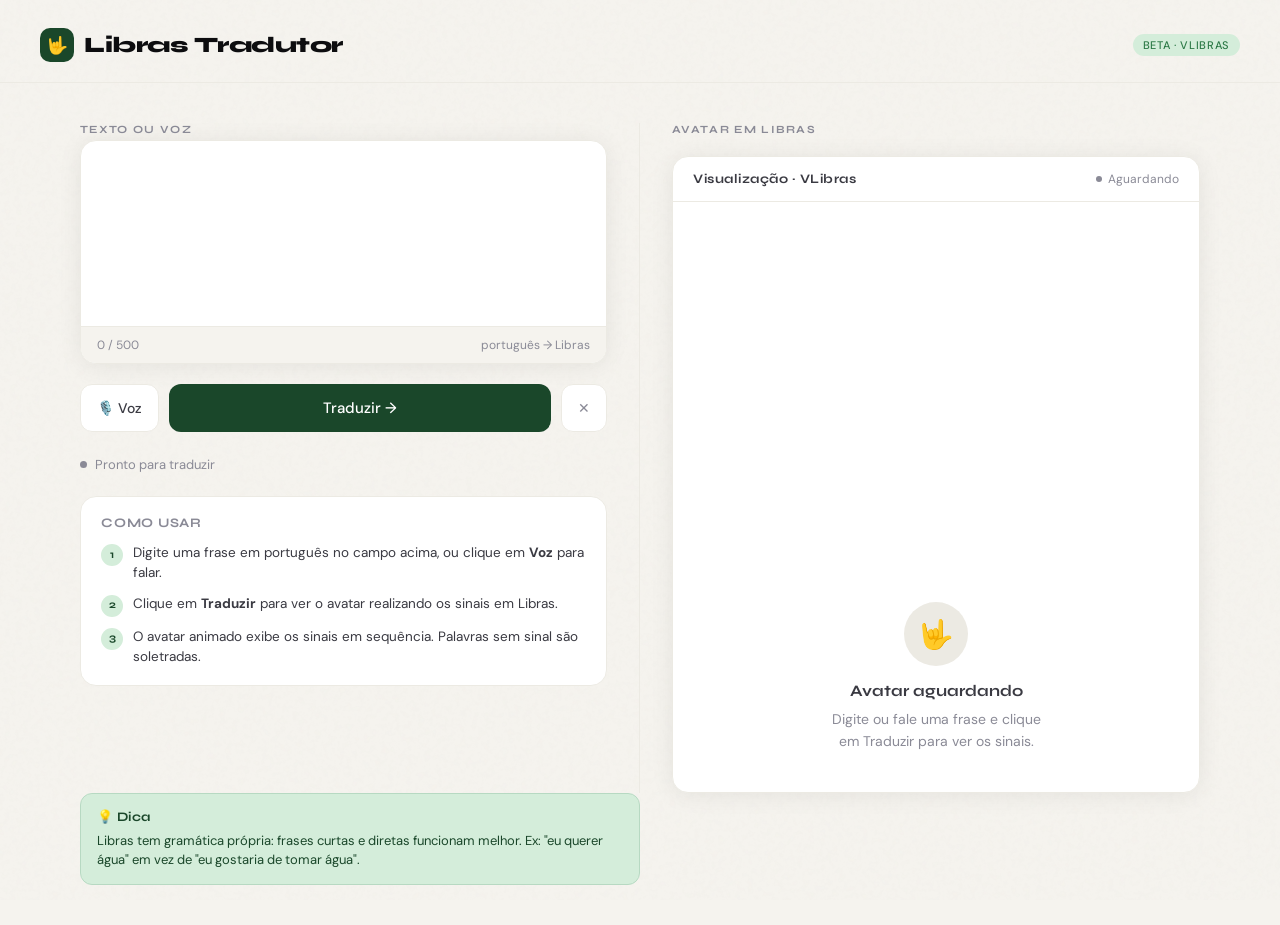
==== index.html @ f7d9aeef "first commit" ====
<!DOCTYPE html>
<html lang="pt-BR">
<head>
  <meta charset="UTF-8">
  <meta name="viewport" content="width=device-width, initial-scale=1.0">
  <title>Libras · Tradutor</title>
  <link href="https://fonts.googleapis.com/css2?family=Syne:wght@400;600;700;800&family=DM+Sans:ital,wght@0,300;0,400;0,500;1,300&display=swap" rel="stylesheet">
  <link rel="stylesheet" href="style.css">
</head>
<body>

<header>
  <div class="logo">
    <div class="logo-icon">🤟</div>
    Libras Tradutor
  </div>
  <span class="badge">Beta · VLibras</span>
</header>

<main>
  <!-- ── PAINEL ESQUERDO ── -->
  <div class="panel-left">
    <div>
      <p class="panel-label">Texto ou voz</p>

      <div class="input-wrap">
        <textarea
          id="input-text"
          placeholder="Digite aqui ou use o microfone para falar..."
          maxlength="500"
          oninput="updateCharCount()">
      </textarea>
      <div id="vlibras-target"></div>
        <div class="input-footer">
          <span class="char-count"><span id="char-count">0</span> / 500</span>
          <span style="font-size:12px;color:var(--ink3)">português → Libras</span>
        </div>
      </div>
    </div>

    <div class="btn-row">
      <button class="btn btn-mic" id="btn-mic" onclick="toggleMic()" title="Reconhecimento de voz">
        🎙️ Voz
      </button>
      <button class="btn btn-primary" id="btn-translate" onclick="translate()">
        Traduzir →
      </button>
      <button class="btn btn-clear" onclick="clearAll()" title="Limpar">
        ✕
      </button>
    </div>

    <div class="status-strip">
      <div class="status-dot" id="status-dot"></div>
      <span id="status-text">Pronto para traduzir</span>
    </div>

    <div class="how-box">
      <h3>Como usar</h3>
      <div class="steps">
        <div class="step">
          <div class="step-num">1</div>
          <div>Digite uma frase em português no campo acima, ou clique em <strong>Voz</strong> para falar.</div>
        </div>
        <div class="step">
          <div class="step-num">2</div>
          <div>Clique em <strong>Traduzir</strong> para ver o avatar realizando os sinais em Libras.</div>
        </div>
        <div class="step">
          <div class="step-num">3</div>
          <div>O avatar animado exibe os sinais em sequência. Palavras sem sinal são soletradas.</div>
        </div>
      </div>
    </div>
  </div>

  <!-- ── PAINEL DIREITO ── -->
  <div class="panel-right">
    <p class="panel-label">Avatar em Libras</p>

    <div class="avatar-card">
      <div class="avatar-topbar">
        <span class="avatar-title">Visualização · VLibras</span>
        <span class="avatar-status" id="avatar-status">
          <span class="status-dot" style="width:6px;height:6px"></span>
          Aguardando
        </span>
      </div>

      <div id="vlibras-container">
        <!-- VLibras widget vai aqui -->
       
        </div>
        <div class="empty-state" id="empty-state">
          <div class="empty-icon">🤟</div>
          <p>
            <strong>Avatar aguardando</strong>
            Digite ou fale uma frase e clique em Traduzir para ver os sinais.
          </p>
        </div>
      </div>

        

      <div class="translated-text" id="translated-text">
        <span>Glosa (ordem Libras)</span>
        <div class="gloss" id="gloss-output"></div>
      </div>
    </div>

    <div class="tip-card">
      <strong>💡 Dica</strong>
      Libras tem gramática própria: frases curtas e diretas funcionam melhor. Ex: "eu querer água" em vez de "eu gostaria de tomar água".
    </div>
  </div>
</main>

<!-- VLibras -->
<script src="https://vlibras.gov.br/app/vlibras-plugin.js"></script>
<script src="./script.js"></script>
<script src="./translate.js"></script>

</body>
</html>
---- style.css ----
*, *::before, *::after {
  box-sizing: border-box;
  margin: 0;
  padding: 0;
}

:root {
  --ink: #0d0d0f;
  --ink2: #3a3a42;
  --ink3: #8a8a96;
  --paper: #f5f3ee;
  --paper2: #eceae3;
  --accent: #1a472a;
  --accent2: #2d7a47;
  --accent-light: #d4edda;
  --danger: #c0392b;
  --card: #ffffff;
  --radius: 16px;
  --shadow: 0 2px 24px rgba(0,0,0,0.07);
}

body {
  font-family: 'DM Sans', sans-serif;
  background: var(--paper);
  color: var(--ink);
  min-height: 100vh;
  display: flex;
  flex-direction: column;
}

/* ── Noise texture overlay ── */
body::before {
  content: '';
  position: fixed;
  inset: 0;
  background-image: url("data:image/svg+xml,%3Csvg viewBox='0 0 200 200' xmlns='http://www.w3.org/2000/svg'%3E%3Cfilter id='n'%3E%3CfeTurbulence type='fractalNoise' baseFrequency='0.75' numOctaves='4' stitchTiles='stitch'/%3E%3C/filter%3E%3Crect width='100%25' height='100%25' filter='url(%23n)' opacity='0.04'/%3E%3C/svg%3E");
  pointer-events: none;
  z-index: 0;
  opacity: .5;
}

/* ── Header ── */
header {
  position: relative;
  z-index: 10;
  padding: 28px 40px 20px;
  display: flex;
  align-items: center;
  justify-content: space-between;
  border-bottom: 1px solid var(--paper2);
}

.logo {
  font-family: 'Syne', sans-serif;
  font-weight: 800;
  font-size: 22px;
  letter-spacing: -0.5px;
  color: var(--ink);
  display: flex;
  align-items: center;
  gap: 10px;
}

.logo-icon {
  width: 34px;
  height: 34px;
  background: var(--accent);
  border-radius: 10px;
  display: flex;
  align-items: center;
  justify-content: center;
  color: #fff;
  font-size: 17px;
}

.badge {
  font-family: 'DM Sans', sans-serif;
  font-size: 11px;
  font-weight: 500;
  letter-spacing: .06em;
  text-transform: uppercase;
  color: var(--accent2);
  background: var(--accent-light);
  padding: 4px 10px;
  border-radius: 20px;
}

/* ── Main layout ── */
main {
  position: relative;
  z-index: 1;
  flex: 1;
  display: grid;
  grid-template-columns: 1fr 1fr;
  gap: 0;
  max-width: 1200px;
  width: 100%;
  margin: 0 auto;
  padding: 40px;
}

@media (max-width: 800px) {
  main { grid-template-columns: 1fr; padding: 20px; }
  header { padding: 20px; }
}

/* ── Left panel ── */
.panel-left {
  padding-right: 32px;
  border-right: 1px solid var(--paper2);
  display: flex;
  flex-direction: column;
  gap: 20px;
}

.panel-label {
  font-family: 'Syne', sans-serif;
  font-size: 11px;
  font-weight: 700;
  letter-spacing: .12em;
  text-transform: uppercase;
  color: var(--ink3);
  margin-bottom: 4px;
}

/* ── Textarea ── */
.input-wrap {
  background: var(--card);
  border-radius: var(--radius);
  border: 1.5px solid var(--paper2);
  box-shadow: var(--shadow);
  overflow: hidden;
  transition: border-color .2s;
 
}

.input-wrap:focus-within {
  border-color: var(--accent2);
}

textarea {
  width: 100%;
  min-height: 180px;
  border: none;
  outline: none;
  resize: none;
  padding: 20px 22px;
  font-family: 'DM Sans', sans-serif;
  font-size: 16px;
  line-height: 1.65;
  color: var(--ink);
  background: transparent;
}

textarea::placeholder {
  color: var(--ink3);
}

.input-footer {
  display: flex;
  align-items: center;
  justify-content: space-between;
  padding: 10px 16px;
  border-top: 1px solid var(--paper2);
  background: var(--paper);
}

.char-count {
  font-size: 12px;
  color: var(--ink3);
}

/* ── Buttons ── */
.btn-row {
  display: flex;
  gap: 10px;
}

.btn {
  display: inline-flex;
  align-items: center;
  gap: 7px;
  padding: 12px 20px;
  border-radius: 12px;
  font-family: 'DM Sans', sans-serif;
  font-size: 14px;
  font-weight: 500;
  cursor: pointer;
  border: none;
  transition: all .18s;
}

.btn-primary {
  background: var(--accent);
  color: #fff;
  flex: 1;
  justify-content: center;
  font-size: 15px;
  padding: 14px;
}

.btn-primary:hover {
  background: var(--accent2);
  transform: translateY(-1px);
  box-shadow: 0 4px 16px rgba(26,71,42,.25);
}

.btn-primary:active { transform: translateY(0); }

.btn-primary:disabled {
  opacity: .5;
  cursor: not-allowed;
  transform: none;
}

.btn-mic {
  background: var(--card);
  color: var(--ink2);
  border: 1.5px solid var(--paper2);
  padding: 14px 16px;
}

.btn-mic:hover {
  border-color: var(--accent2);
  color: var(--accent2);
}

.btn-mic.recording {
  background: #fff0f0;
  border-color: var(--danger);
  color: var(--danger);
  animation: pulse-mic .8s ease-in-out infinite;
}

@keyframes pulse-mic {
  0%,100% { box-shadow: 0 0 0 0 rgba(192,57,43,.3); }
  50%      { box-shadow: 0 0 0 8px rgba(192,57,43,0); }
}

.btn-clear {
  background: var(--card);
  color: var(--ink3);
  border: 1.5px solid var(--paper2);
  padding: 14px 16px;
}

.btn-clear:hover {
  color: var(--ink);
  border-color: var(--ink3);
}

/* ── Status strip ── */
.status-strip {
  display: flex;
  align-items: center;
  gap: 8px;
  font-size: 13px;
  color: var(--ink3);
  min-height: 24px;
}

.status-dot {
  width: 7px;
  height: 7px;
  border-radius: 50%;
  background: var(--ink3);
  flex-shrink: 0;
}

.status-dot.active {
  background: var(--accent2);
  animation: blink 1s step-end infinite;
}

.status-dot.error {
  background: var(--danger);
}

@keyframes blink { 50% { opacity: 0; } }

/* ── How to use ── */
.how-box {
  background: var(--card);
  border-radius: var(--radius);
  border: 1.5px solid var(--paper2);
  padding: 18px 20px;
}

.how-box h3 {
  font-family: 'Syne', sans-serif;
  font-size: 13px;
  font-weight: 700;
  letter-spacing: .06em;
  text-transform: uppercase;
  color: var(--ink3);
  margin-bottom: 12px;
}

.steps {
  display: flex;
  flex-direction: column;
  gap: 10px;
}

.step {
  display: flex;
  align-items: flex-start;
  gap: 10px;
  font-size: 13.5px;
  color: var(--ink2);
  line-height: 1.5;
}

.step-num {
  width: 22px;
  height: 22px;
  border-radius: 50%;
  background: var(--accent-light);
  color: var(--accent);
  font-family: 'Syne', sans-serif;
  font-weight: 700;
  font-size: 11px;
  display: flex;
  align-items: center;
  justify-content: center;
  flex-shrink: 0;
  margin-top: 1px;
}

/* ── Right panel ── */
.panel-right {
  padding-left: 32px;
  display: flex;
  flex-direction: column;
  gap: 16px;
}

/* ── Avatar area ── */
.avatar-card {
  background: var(--card);
  border-radius: var(--radius);
  border: 1.5px solid var(--paper2);
  box-shadow: var(--shadow);
  overflow: hidden;
  flex: 1;
  min-height: 420px;
  display: flex;
  flex-direction: column;
}

.avatar-topbar {
  padding: 14px 20px;
  border-bottom: 1px solid var(--paper2);
  display: flex;
  align-items: center;
  justify-content: space-between;
}

.avatar-title {
  font-family: 'Syne', sans-serif;
  font-size: 13px;
  font-weight: 700;
  letter-spacing: .04em;
  color: var(--ink2);
}

.avatar-status {
  font-size: 12px;
  color: var(--ink3);
  display: flex;
  align-items: center;
  gap: 6px;
}

/* VLibras container */
#vlibras-container {
  flex: 1;
  display: flex;
  align-items: center;
  justify-content: center;
  position: relative;
  min-height: 360px;
}

/* Empty state */
.empty-state {
  display: flex;
  flex-direction: column;
  align-items: center;
  gap: 12px;
  color: var(--ink3);
  text-align: center;
  padding: 40px 20px;
}

.empty-icon {
  width: 64px;
  height: 64px;
  background: var(--paper2);
  border-radius: 50%;
  display: flex;
  align-items: center;
  justify-content: center;
  font-size: 28px;
}

.empty-state p {
  font-size: 14px;
  line-height: 1.6;
  max-width: 220px;
}

.empty-state strong {
  display: block;
  font-family: 'Syne', sans-serif;
  font-size: 16px;
  font-weight: 700;
  color: var(--ink2);
  margin-bottom: 4px;
}

/* ── VLibras widget override ── */
[vw] {
  display: inline-block;
  position: relative;
  width: 100% !important;
  height: 100% !important;
}

[vw] .active {
  position: absolute !important;
  bottom: 0 !important;
  right: 0 !important;
}

/* Translated text display */
.translated-text {
  background: var(--paper);
  border-top: 1px solid var(--paper2);
  padding: 14px 20px;
  font-size: 13px;
  color: var(--ink2);
  min-height: 50px;
  display: none;
}

.translated-text.visible { display: block; }

.translated-text span {
  color: var(--ink3);
  font-size: 12px;
  display: block;
  margin-bottom: 4px;
  font-family: 'Syne', sans-serif;
  font-weight: 700;
  text-transform: uppercase;
  letter-spacing: .06em;
}

.translated-text .gloss {
  font-family: 'Syne', sans-serif;
  font-weight: 600;
  color: var(--accent);
}

/* ── Tip card ── */
.tip-card {
  background: var(--accent-light);
  border: 1.5px solid #b7d9c2;
  border-radius: 12px;
  padding: 14px 16px;
  font-size: 13px;
  color: var(--accent);
  line-height: 1.5;
}

.tip-card strong {
  font-family: 'Syne', sans-serif;
  font-weight: 700;
  letter-spacing: .03em;
  display: block;
  margin-bottom: 3px;
}
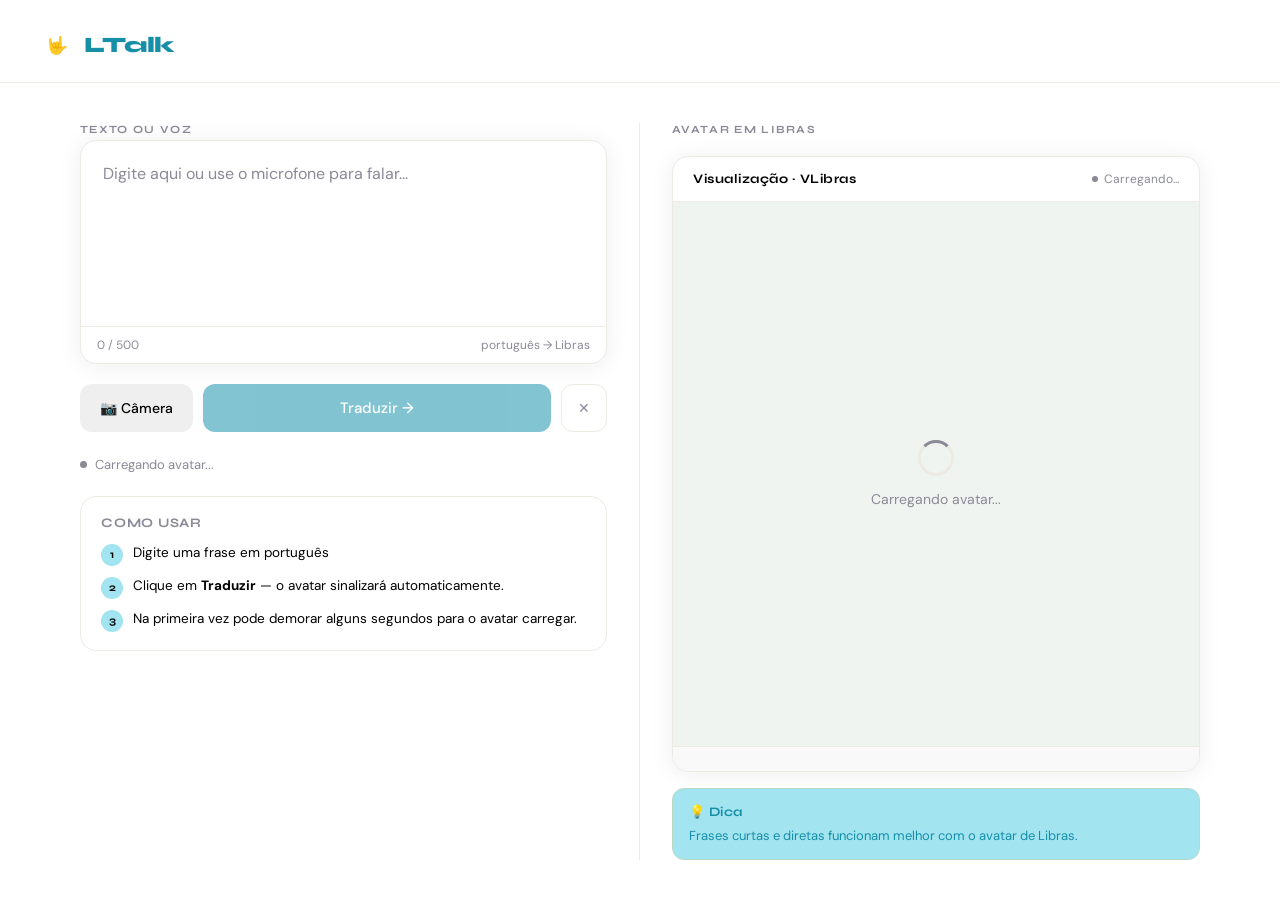
==== commit 976a80c4: "Implementação do avatar do Vlibras" ====
--- a/index.html
+++ b/index.html
@@ -12,9 +12,8 @@
 <header>
   <div class="logo">
     <div class="logo-icon">🤟</div>
-    Libras Tradutor
+    LTalk
   </div>
-  <span class="badge">Beta · VLibras</span>
 </header>
 
 <main>
@@ -22,37 +21,33 @@
   <div class="panel-left">
     <div>
       <p class="panel-label">Texto ou voz</p>
-
       <div class="input-wrap">
         <textarea
           id="input-text"
           placeholder="Digite aqui ou use o microfone para falar..."
           maxlength="500"
-          oninput="updateCharCount()">
-      </textarea>
-      <div id="vlibras-target"></div>
+          oninput="updateCharCount()"
+        ></textarea>
         <div class="input-footer">
           <span class="char-count"><span id="char-count">0</span> / 500</span>
-          <span style="font-size:12px;color:var(--ink3)">português → Libras</span>
+          <span class="input-hint">português → Libras</span>
         </div>
       </div>
     </div>
 
     <div class="btn-row">
-      <button class="btn btn-mic" id="btn-mic" onclick="toggleMic()" title="Reconhecimento de voz">
-        🎙️ Voz
-      </button>
-      <button class="btn btn-primary" id="btn-translate" onclick="translate()">
+      <button class="btn btn-camera" id="btn-camera" onclick="toggleCamera()" title="Abrir câmera">
+                    📷 Câmera
+                </button>
+      <button type="button" class="btn btn-primary" id="btn-translate" onclick="handleTranslate()" disabled>
         Traduzir →
       </button>
-      <button class="btn btn-clear" onclick="clearAll()" title="Limpar">
-        ✕
-      </button>
+      <button class="btn btn-clear" onclick="clearAll()">✕</button>
     </div>
 
     <div class="status-strip">
       <div class="status-dot" id="status-dot"></div>
-      <span id="status-text">Pronto para traduzir</span>
+      <span id="status-text">Carregando avatar...</span>
     </div>
 
     <div class="how-box">
@@ -60,15 +55,15 @@
       <div class="steps">
         <div class="step">
           <div class="step-num">1</div>
-          <div>Digite uma frase em português no campo acima, ou clique em <strong>Voz</strong> para falar.</div>
+          <div>Digite uma frase em português</div>
         </div>
         <div class="step">
           <div class="step-num">2</div>
-          <div>Clique em <strong>Traduzir</strong> para ver o avatar realizando os sinais em Libras.</div>
+          <div>Clique em <strong>Traduzir</strong> — o avatar sinalizará automaticamente.</div>
         </div>
         <div class="step">
           <div class="step-num">3</div>
-          <div>O avatar animado exibe os sinais em sequência. Palavras sem sinal são soletradas.</div>
+          <div>Na primeira vez pode demorar alguns segundos para o avatar carregar.</div>
         </div>
       </div>
     </div>
@@ -78,47 +73,55 @@
   <div class="panel-right">
     <p class="panel-label">Avatar em Libras</p>
 
-    <div class="avatar-card">
+    <div class="avatar-card" id="avatar-card">
       <div class="avatar-topbar">
         <span class="avatar-title">Visualização · VLibras</span>
         <span class="avatar-status" id="avatar-status">
           <span class="status-dot" style="width:6px;height:6px"></span>
-          Aguardando
+          Carregando...
         </span>
       </div>
 
-      <div id="vlibras-container">
-        <!-- VLibras widget vai aqui -->
-       
+      <!--
+        O player do VLibras será movido para cá via JavaScript.
+        O #text-output é o elemento cujo texto será selecionado
+        programaticamente para o VLibras capturar e traduzir.
+      -->
+      <div id="avatar-container" class="avatar-container">
+        <div class="loading-state" id="loading-state">
+          <div class="spinner"></div>
+          <p>Carregando avatar...</p>
         </div>
-        <div class="empty-state" id="empty-state">
-          <div class="empty-icon">🤟</div>
-          <p>
-            <strong>Avatar aguardando</strong>
-            Digite ou fale uma frase e clique em Traduzir para ver os sinais.
-          </p>
+
+        <!--
+          O VLibras injeta o player dentro de vw-plugin-wrapper via JS.
+          Colocando essa div aqui, o player renderiza dentro do nosso painel.
+        -->
+        <div vw-plugin-wrapper>
+          <div class="vw-plugin-top-wrapper"></div>
         </div>
       </div>
 
-        
-
-      <div class="translated-text" id="translated-text">
-        <span>Glosa (ordem Libras)</span>
-        <div class="gloss" id="gloss-output"></div>
-      </div>
+      <!-- Texto usado para seleção programática — oculto visualmente -->
+      <div id="text-output" class="text-output-hidden" ></div>
     </div>
 
     <div class="tip-card">
       <strong>💡 Dica</strong>
-      Libras tem gramática própria: frases curtas e diretas funcionam melhor. Ex: "eu querer água" em vez de "eu gostaria de tomar água".
+      Frases curtas e diretas funcionam melhor com o avatar de Libras.
     </div>
   </div>
 </main>
 
-<!-- VLibras -->
+<!--
+  Widget VLibras — necessário para o player funcionar.
+  O botão de acesso será ocultado via CSS pois acionamos tudo programaticamente.
+-->
+<div vw class="enabled">
+  <div vw-access-button class="active"></div>
+</div>
+
 <script src="https://vlibras.gov.br/app/vlibras-plugin.js"></script>
-<script src="./script.js"></script>
-<script src="./translate.js"></script>
-
+<script src="app.js"></script>
 </body>
 </html>
--- a/style.css
+++ b/style.css
@@ -4,20 +4,23 @@
   padding: 0;
 }
 
-:root {
-  --ink: #0d0d0f;
-  --ink2: #3a3a42;
+  :root {
+  --ink: #168FA7;
+  --ink2: #000000;
   --ink3: #8a8a96;
-  --paper: #f5f3ee;
+  --background: #F0F7FB;
   --paper2: #eceae3;
-  --accent: #1a472a;
-  --accent2: #2d7a47;
-  --accent-light: #d4edda;
+  --backgrounBtnTraducao: #0689A3;
+  --backgroundGlosa: #DCF1F9;
+  --backgroundDica: #b3e9f3;
+  --traducaoHover: #055f6e;
+  --accent-light: #a2e4f0;
   --danger: #c0392b;
   --card: #ffffff;
   --radius: 16px;
-  --shadow: 0 2px 24px rgba(0,0,0,0.07);
-}
+  --shadow: 0 2px 24px rgba(0, 0, 0, 0.07);
+}
+
 
 body {
   font-family: 'DM Sans', sans-serif;
@@ -26,17 +29,6 @@
   min-height: 100vh;
   display: flex;
   flex-direction: column;
-}
-
-/* ── Noise texture overlay ── */
-body::before {
-  content: '';
-  position: fixed;
-  inset: 0;
-  background-image: url("data:image/svg+xml,%3Csvg viewBox='0 0 200 200' xmlns='http://www.w3.org/2000/svg'%3E%3Cfilter id='n'%3E%3CfeTurbulence type='fractalNoise' baseFrequency='0.75' numOctaves='4' stitchTiles='stitch'/%3E%3C/filter%3E%3Crect width='100%25' height='100%25' filter='url(%23n)' opacity='0.04'/%3E%3C/svg%3E");
-  pointer-events: none;
-  z-index: 0;
-  opacity: .5;
 }
 
 /* ── Header ── */
@@ -87,12 +79,9 @@
 
 /* ── Main layout ── */
 main {
-  position: relative;
-  z-index: 1;
   flex: 1;
   display: grid;
   grid-template-columns: 1fr 1fr;
-  gap: 0;
   max-width: 1200px;
   width: 100%;
   margin: 0 auto;
@@ -131,12 +120,9 @@
   box-shadow: var(--shadow);
   overflow: hidden;
   transition: border-color .2s;
- 
-}
-
-.input-wrap:focus-within {
-  border-color: var(--accent2);
-}
+}
+
+.input-wrap:focus-within { border-color: var(--accent2); }
 
 textarea {
   width: 100%;
@@ -152,9 +138,7 @@
   background: transparent;
 }
 
-textarea::placeholder {
-  color: var(--ink3);
-}
+textarea::placeholder { color: var(--ink3); }
 
 .input-footer {
   display: flex;
@@ -165,16 +149,11 @@
   background: var(--paper);
 }
 
-.char-count {
-  font-size: 12px;
-  color: var(--ink3);
-}
+.char-count { font-size: 12px; color: var(--ink3); }
+.input-hint { font-size: 12px; color: var(--ink3); }
 
 /* ── Buttons ── */
-.btn-row {
-  display: flex;
-  gap: 10px;
-}
+.btn-row { display: flex; gap: 10px; }
 
 .btn {
   display: inline-flex;
@@ -191,27 +170,29 @@
 }
 
 .btn-primary {
-  background: var(--accent);
+  background: var(--backgrounBtnTraducao);
   color: #fff;
   flex: 1;
   justify-content: center;
   font-size: 15px;
   padding: 14px;
 }
-
 .btn-primary:hover {
-  background: var(--accent2);
+  background: var(--traducaoHover);
   transform: translateY(-1px);
   box-shadow: 0 4px 16px rgba(26,71,42,.25);
 }
-
 .btn-primary:active { transform: translateY(0); }
-
-.btn-primary:disabled {
-  opacity: .5;
-  cursor: not-allowed;
-  transform: none;
-}
+.btn-primary:disabled { opacity: .5; cursor: not-allowed; transform: none; }
+
+/* Impede que o VLibras injete cursor/tooltip nos nossos botões */
+.btn, button, textarea, input {
+  cursor: auto !important;
+}
+.btn-primary { cursor: pointer !important; }
+.btn-primary:disabled { cursor: not-allowed !important; }
+.btn-mic { cursor: pointer !important; }
+.btn-clear { cursor: pointer !important; }
 
 .btn-mic {
   background: var(--card);
@@ -219,12 +200,7 @@
   border: 1.5px solid var(--paper2);
   padding: 14px 16px;
 }
-
-.btn-mic:hover {
-  border-color: var(--accent2);
-  color: var(--accent2);
-}
-
+.btn-mic:hover { border-color: var(--accent2); color: var(--accent2); }
 .btn-mic.recording {
   background: #fff0f0;
   border-color: var(--danger);
@@ -243,11 +219,7 @@
   border: 1.5px solid var(--paper2);
   padding: 14px 16px;
 }
-
-.btn-clear:hover {
-  color: var(--ink);
-  border-color: var(--ink3);
-}
+.btn-clear:hover { color: var(--ink); border-color: var(--ink3); }
 
 /* ── Status strip ── */
 .status-strip {
@@ -266,16 +238,8 @@
   background: var(--ink3);
   flex-shrink: 0;
 }
-
-.status-dot.active {
-  background: var(--accent2);
-  animation: blink 1s step-end infinite;
-}
-
-.status-dot.error {
-  background: var(--danger);
-}
-
+.status-dot.active { background: var(--accent2); animation: blink 1s step-end infinite; }
+.status-dot.error  { background: var(--danger); }
 @keyframes blink { 50% { opacity: 0; } }
 
 /* ── How to use ── */
@@ -296,11 +260,7 @@
   margin-bottom: 12px;
 }
 
-.steps {
-  display: flex;
-  flex-direction: column;
-  gap: 10px;
-}
+.steps { display: flex; flex-direction: column; gap: 10px; }
 
 .step {
   display: flex;
@@ -335,7 +295,7 @@
   gap: 16px;
 }
 
-/* ── Avatar area ── */
+/* ── Avatar card ── */
 .avatar-card {
   background: var(--card);
   border-radius: var(--radius);
@@ -343,7 +303,6 @@
   box-shadow: var(--shadow);
   overflow: hidden;
   flex: 1;
-  min-height: 420px;
   display: flex;
   flex-direction: column;
 }
@@ -354,6 +313,7 @@
   display: flex;
   align-items: center;
   justify-content: space-between;
+  flex-shrink: 0;
 }
 
 .avatar-title {
@@ -372,95 +332,87 @@
   gap: 6px;
 }
 
-/* VLibras container */
-#vlibras-container {
+/* ── Container do avatar ── */
+.avatar-container {
   flex: 1;
+  position: relative;
+  min-height: 380px;
   display: flex;
   align-items: center;
   justify-content: center;
-  position: relative;
-  min-height: 360px;
-}
-
-/* Empty state */
-.empty-state {
+  overflow: hidden;
+  background: #f0f4f1;
+}
+
+/* Loading spinner */
+.loading-state {
   display: flex;
   flex-direction: column;
   align-items: center;
-  gap: 12px;
-  color: var(--ink3);
-  text-align: center;
-  padding: 40px 20px;
-}
-
-.empty-icon {
-  width: 64px;
-  height: 64px;
-  background: var(--paper2);
+  gap: 14px;
+  color: var(--ink3);
+  font-size: 14px;
+}
+
+.spinner {
+  width: 36px;
+  height: 36px;
+  border: 3px solid var(--paper2);
+  border-top-color: var(--accent2);
   border-radius: 50%;
-  display: flex;
-  align-items: center;
-  justify-content: center;
-  font-size: 28px;
-}
-
-.empty-state p {
-  font-size: 14px;
-  line-height: 1.6;
-  max-width: 220px;
-}
-
-.empty-state strong {
-  display: block;
-  font-family: 'Syne', sans-serif;
-  font-size: 16px;
-  font-weight: 700;
-  color: var(--ink2);
-  margin-bottom: 4px;
-}
-
-/* ── VLibras widget override ── */
+  animation: spin .8s linear infinite;
+}
+
+@keyframes spin { to { transform: rotate(360deg); } }
+
+/* Esconde só o botão flutuante, não o widget inteiro */
+[vw-access-button] {
+  display: none !important;
+}
+
+/* Container principal do VLibras sem bloquear a página */
 [vw] {
-  display: inline-block;
-  position: relative;
+  position: fixed !important;
+  width: 0 !important;
+  height: 0 !important;
+  overflow: visible !important;
+  pointer-events: none !important;
+  z-index: 1 !important;
+}
+
+/* O plugin wrapper e o player preenchem o avatar-container */
+[vw-plugin-wrapper] {
   width: 100% !important;
   height: 100% !important;
-}
-
-[vw] .active {
   position: absolute !important;
-  bottom: 0 !important;
-  right: 0 !important;
-}
-
-/* Translated text display */
-.translated-text {
-  background: var(--paper);
-  border-top: 1px solid var(--paper2);
-  padding: 14px 20px;
-  font-size: 13px;
-  color: var(--ink2);
-  min-height: 50px;
-  display: none;
-}
-
-.translated-text.visible { display: block; }
-
-.translated-text span {
-  color: var(--ink3);
-  font-size: 12px;
-  display: block;
-  margin-bottom: 4px;
-  font-family: 'Syne', sans-serif;
-  font-weight: 700;
-  text-transform: uppercase;
-  letter-spacing: .06em;
-}
-
-.translated-text .gloss {
-  font-family: 'Syne', sans-serif;
-  font-weight: 600;
-  color: var(--accent);
+  inset: 0 !important;
+  pointer-events: all !important;
+}
+
+.vw-plugin-top-wrapper {
+  width: 100% !important;
+  height: 100% !important;
+}
+
+/* Impede tooltip/cursor do VLibras nos nossos elementos */
+[vw] * { cursor: default !important; }
+
+/* Texto oculto visualmente mas presente no DOM para seleção programática */
+.text-output-hidden {
+  /* position: absolute;
+  left: -9999px;
+  top: -9999px;
+  width: 1px;
+  height: 1px;
+   overflow: hidden; 
+  pointer-events: none; 
+    */
+  padding: 12px 20px;
+  font-size: 16px;
+  color: #333;
+  min-height: 24px;
+  border-top: 1px solid #eceae3;
+  background: #f9f9f9;
 }
 
 /* ── Tip card ── */
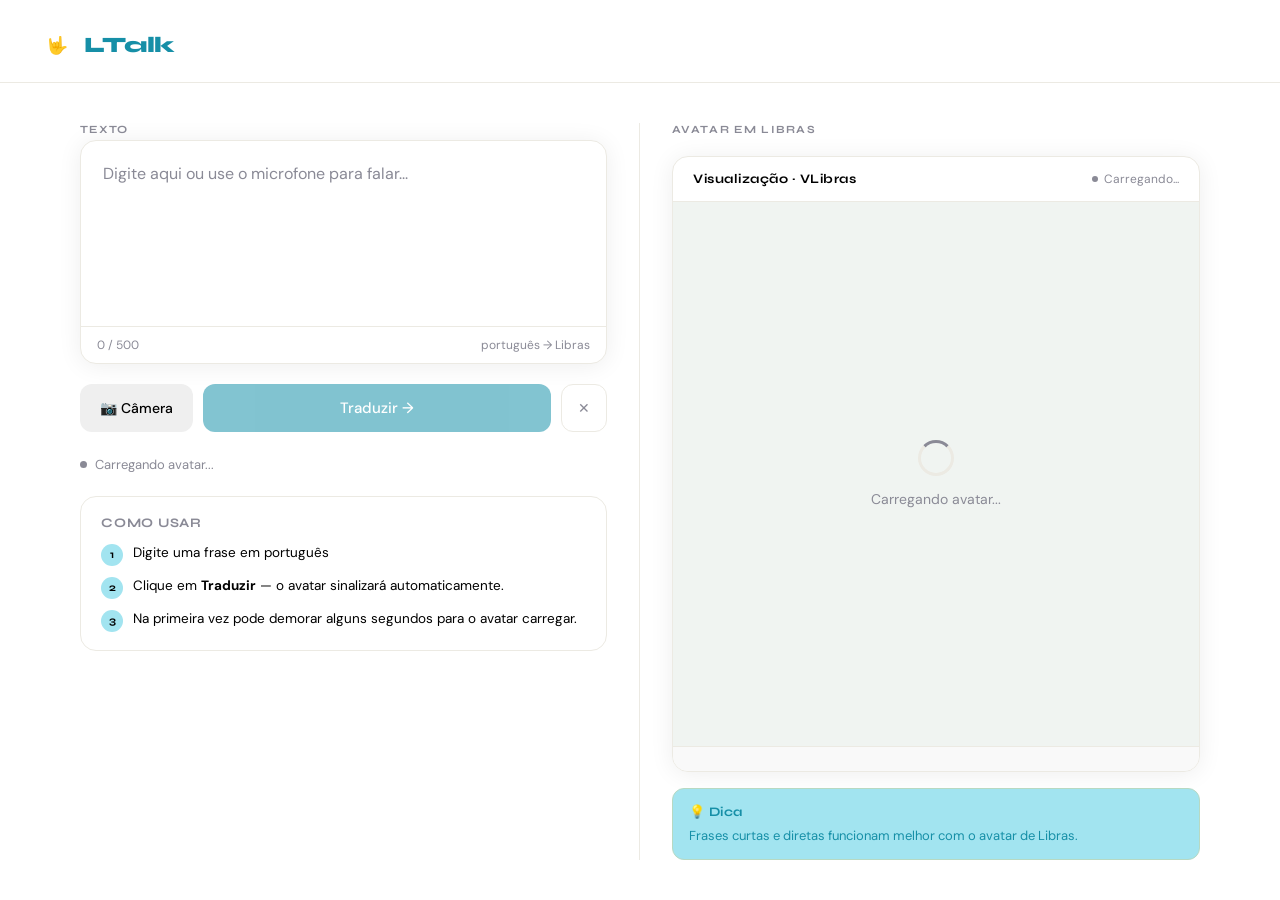
==== commit 4a88479e: "Pequena correção" ====
--- a/index.html
+++ b/index.html
@@ -20,7 +20,7 @@
   <!-- ── PAINEL ESQUERDO ── -->
   <div class="panel-left">
     <div>
-      <p class="panel-label">Texto ou voz</p>
+      <p class="panel-label">Texto</p>
       <div class="input-wrap">
         <textarea
           id="input-text"
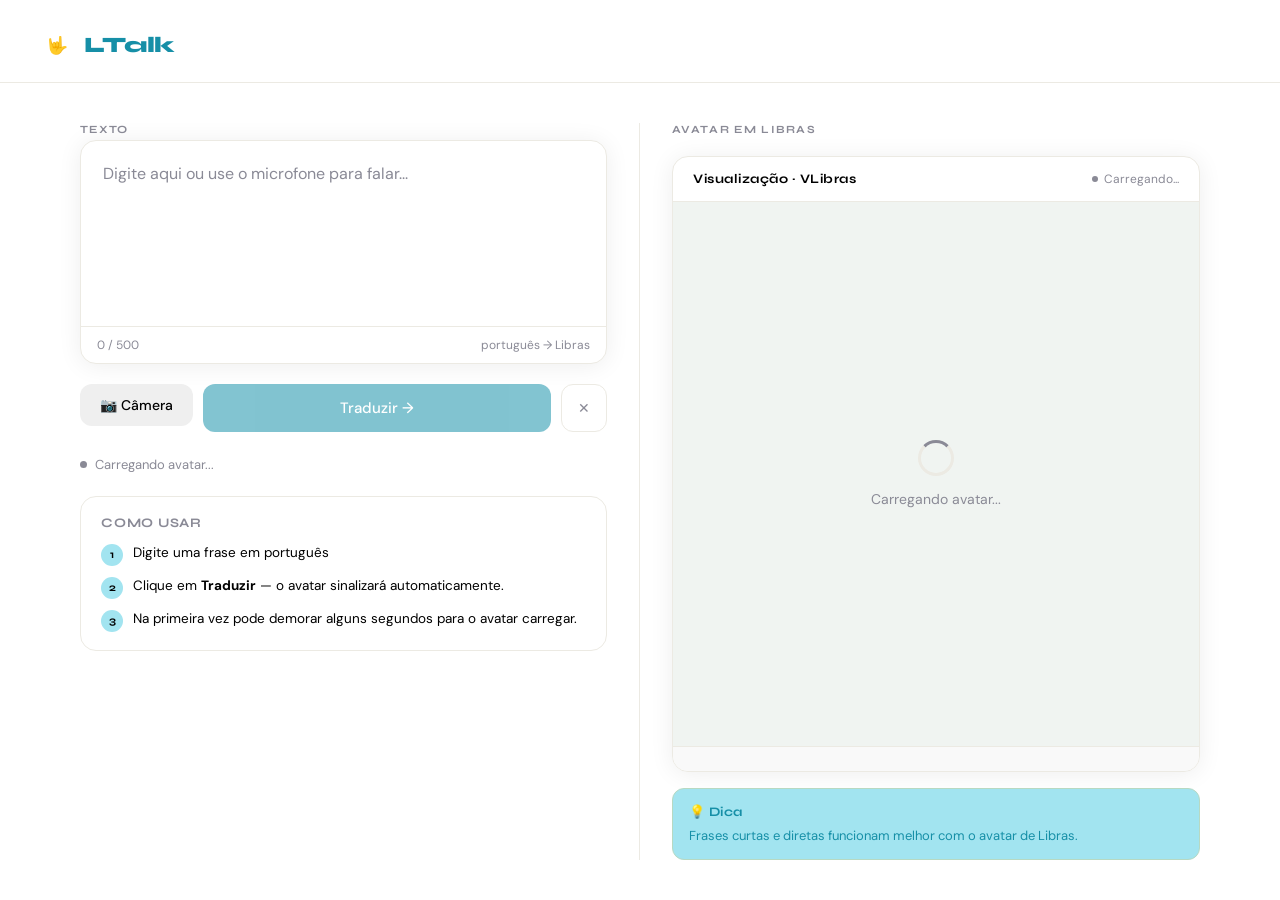
==== commit ace30741: "finalização do projeto" ====
--- a/index.html
+++ b/index.html
@@ -36,9 +36,9 @@
     </div>
 
     <div class="btn-row">
-      <button class="btn btn-camera" id="btn-camera" onclick="toggleCamera()" title="Abrir câmera">
+      <a href="./ltalk/camera.html" target="_blank" rel="noopener noreferrer"><button class="btn btn-camera" id="btn-camera" onclick="toggleCamera()" title="Abrir câmera">
                     📷 Câmera
-                </button>
+                </button></a>
       <button type="button" class="btn btn-primary" id="btn-translate" onclick="handleTranslate()" disabled>
         Traduzir →
       </button>
